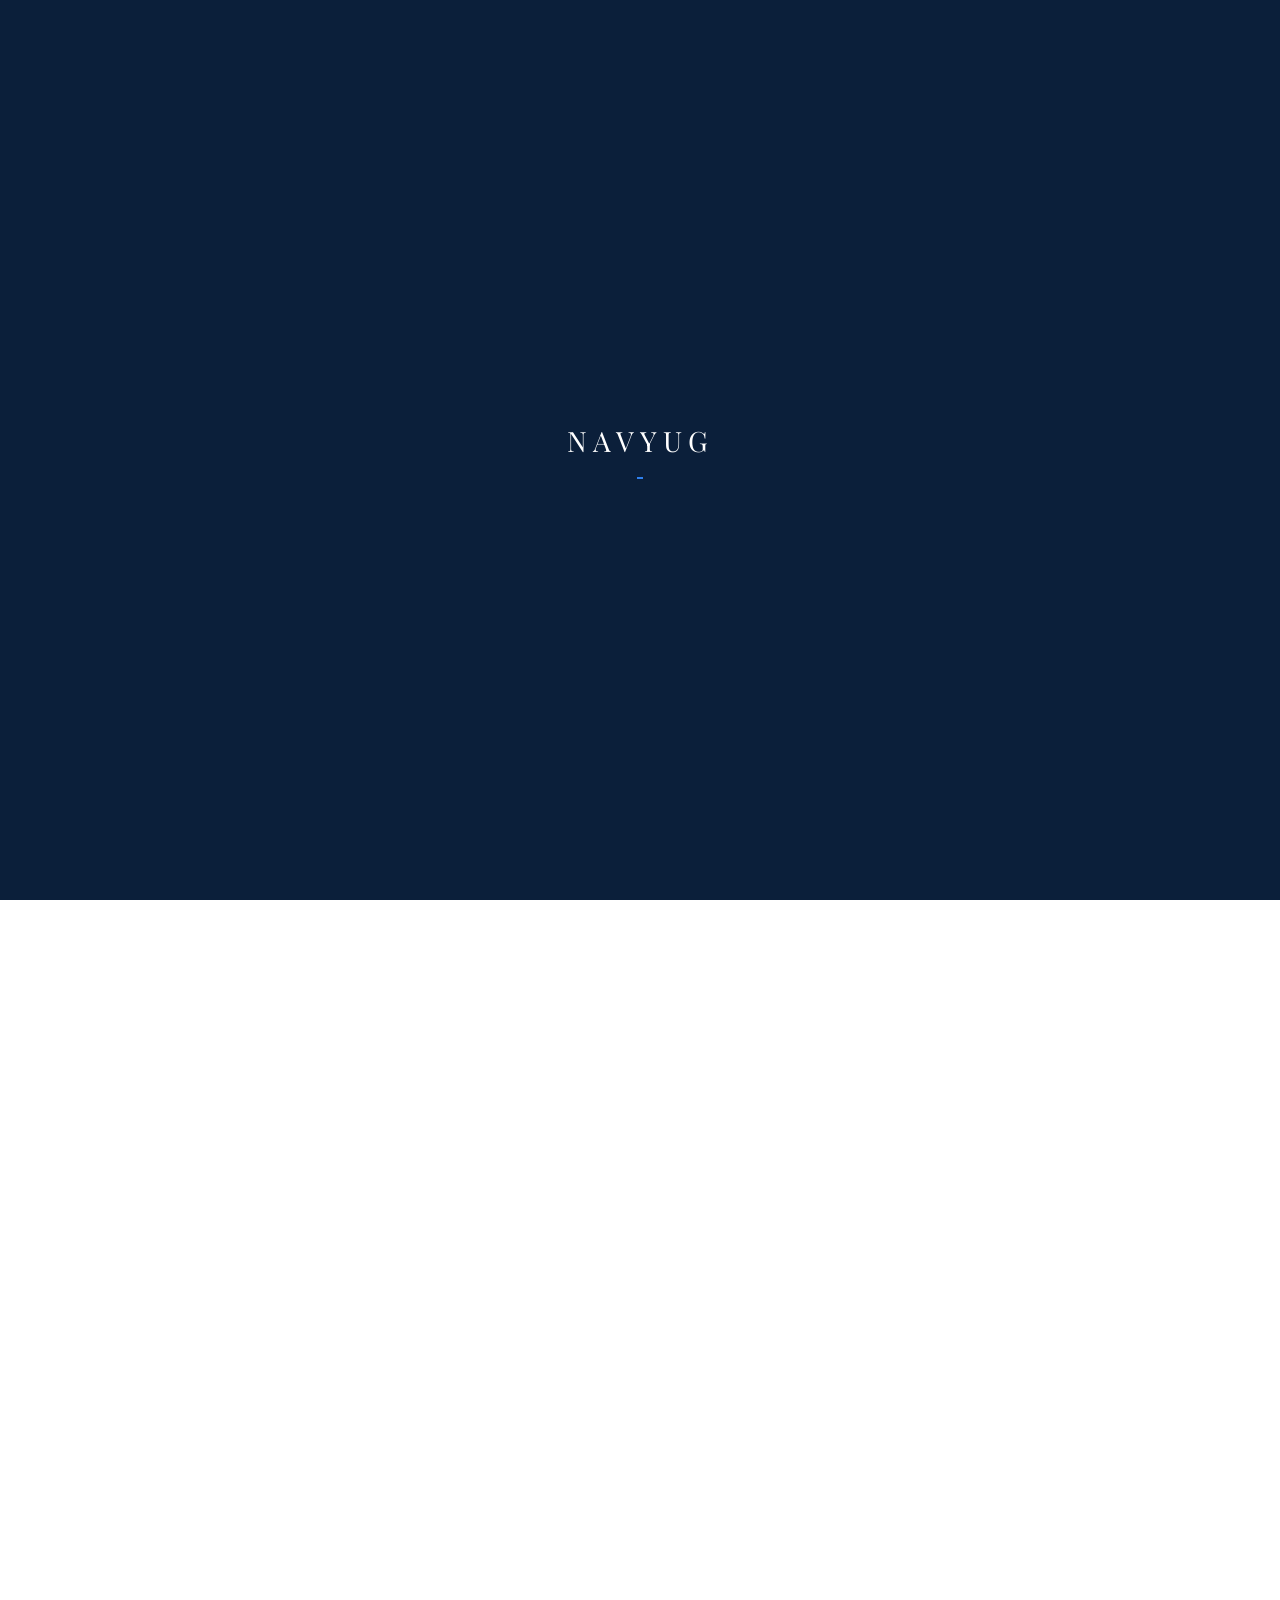
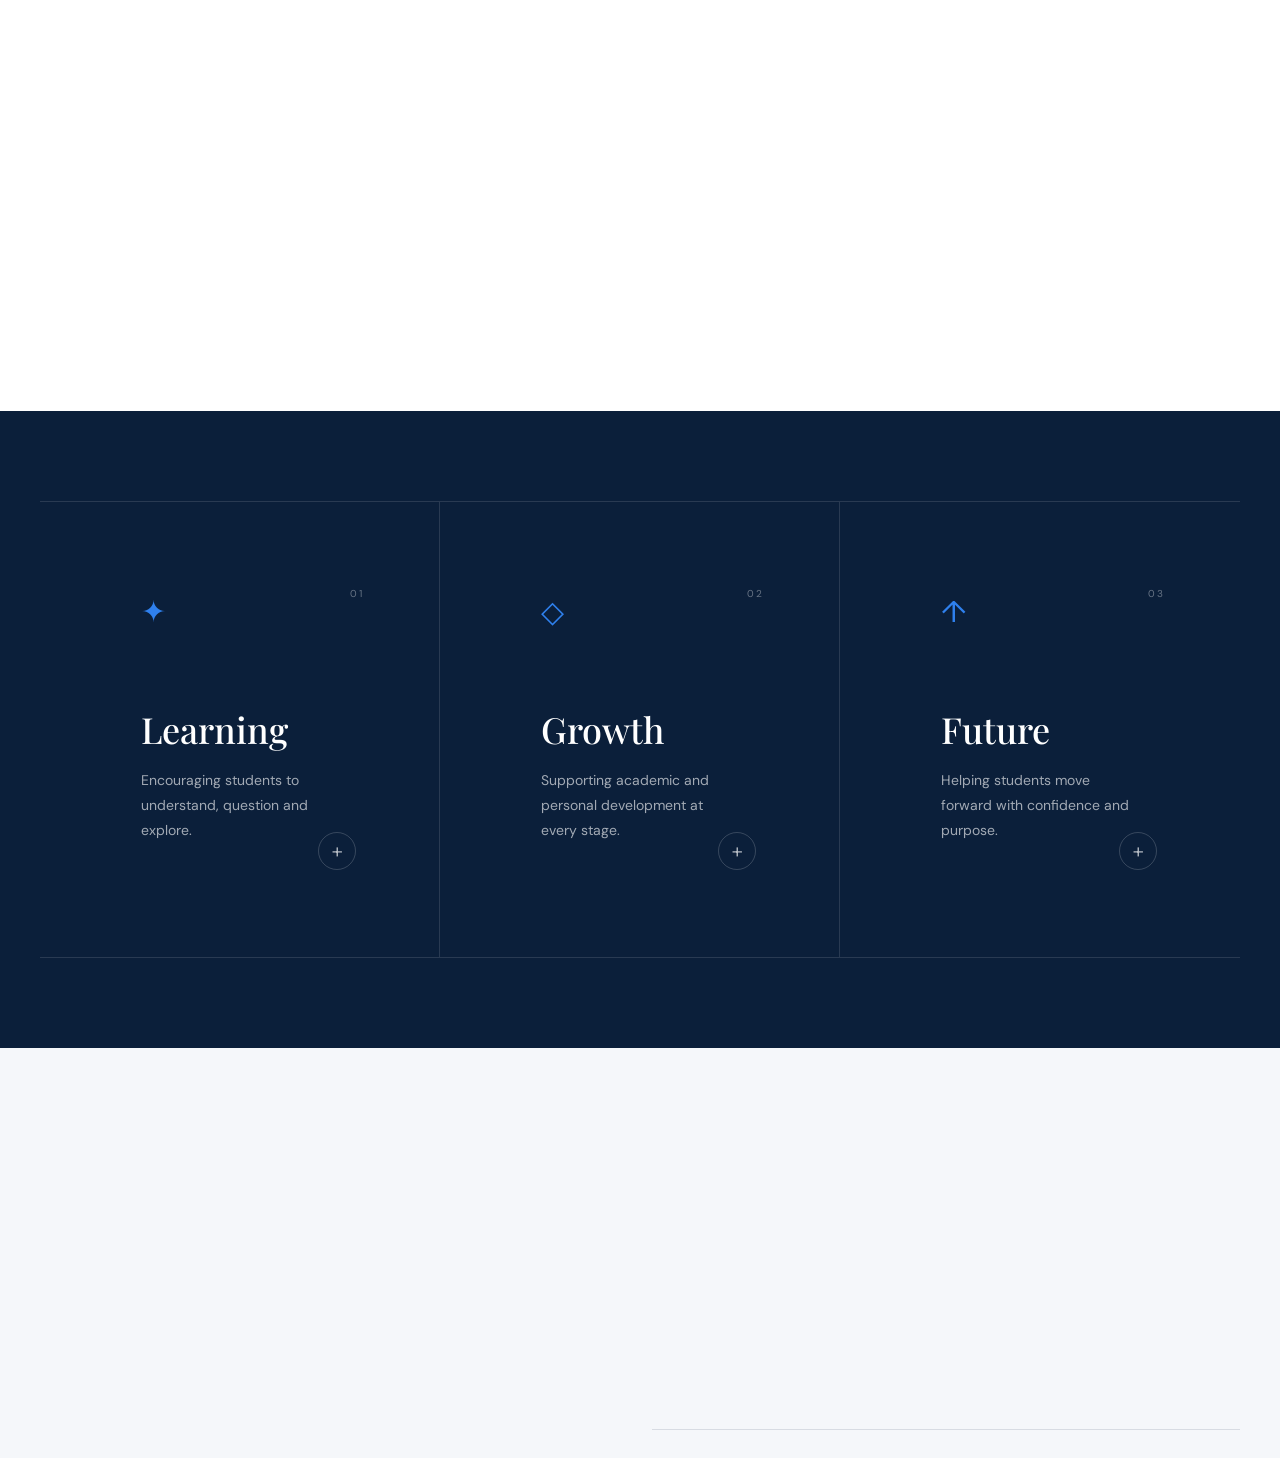
==== index.html @ 65ff9879 "Added links" ====
<!DOCTYPE html>
<html lang="en">
<head>
    <meta charset="UTF-8">
    <meta name="viewport" content="width=device-width, initial-scale=1.0">
    <title>Navyug Public Sr. Sec. School</title>

    <meta http-equiv="refresh" content="0; url=home/index.html">
</head>

<body>
    <p>
        Redirecting to
        <a href="home/index.html">Navyug Public Sr. Sec. School</a>...
    </p>
</body>
</html>
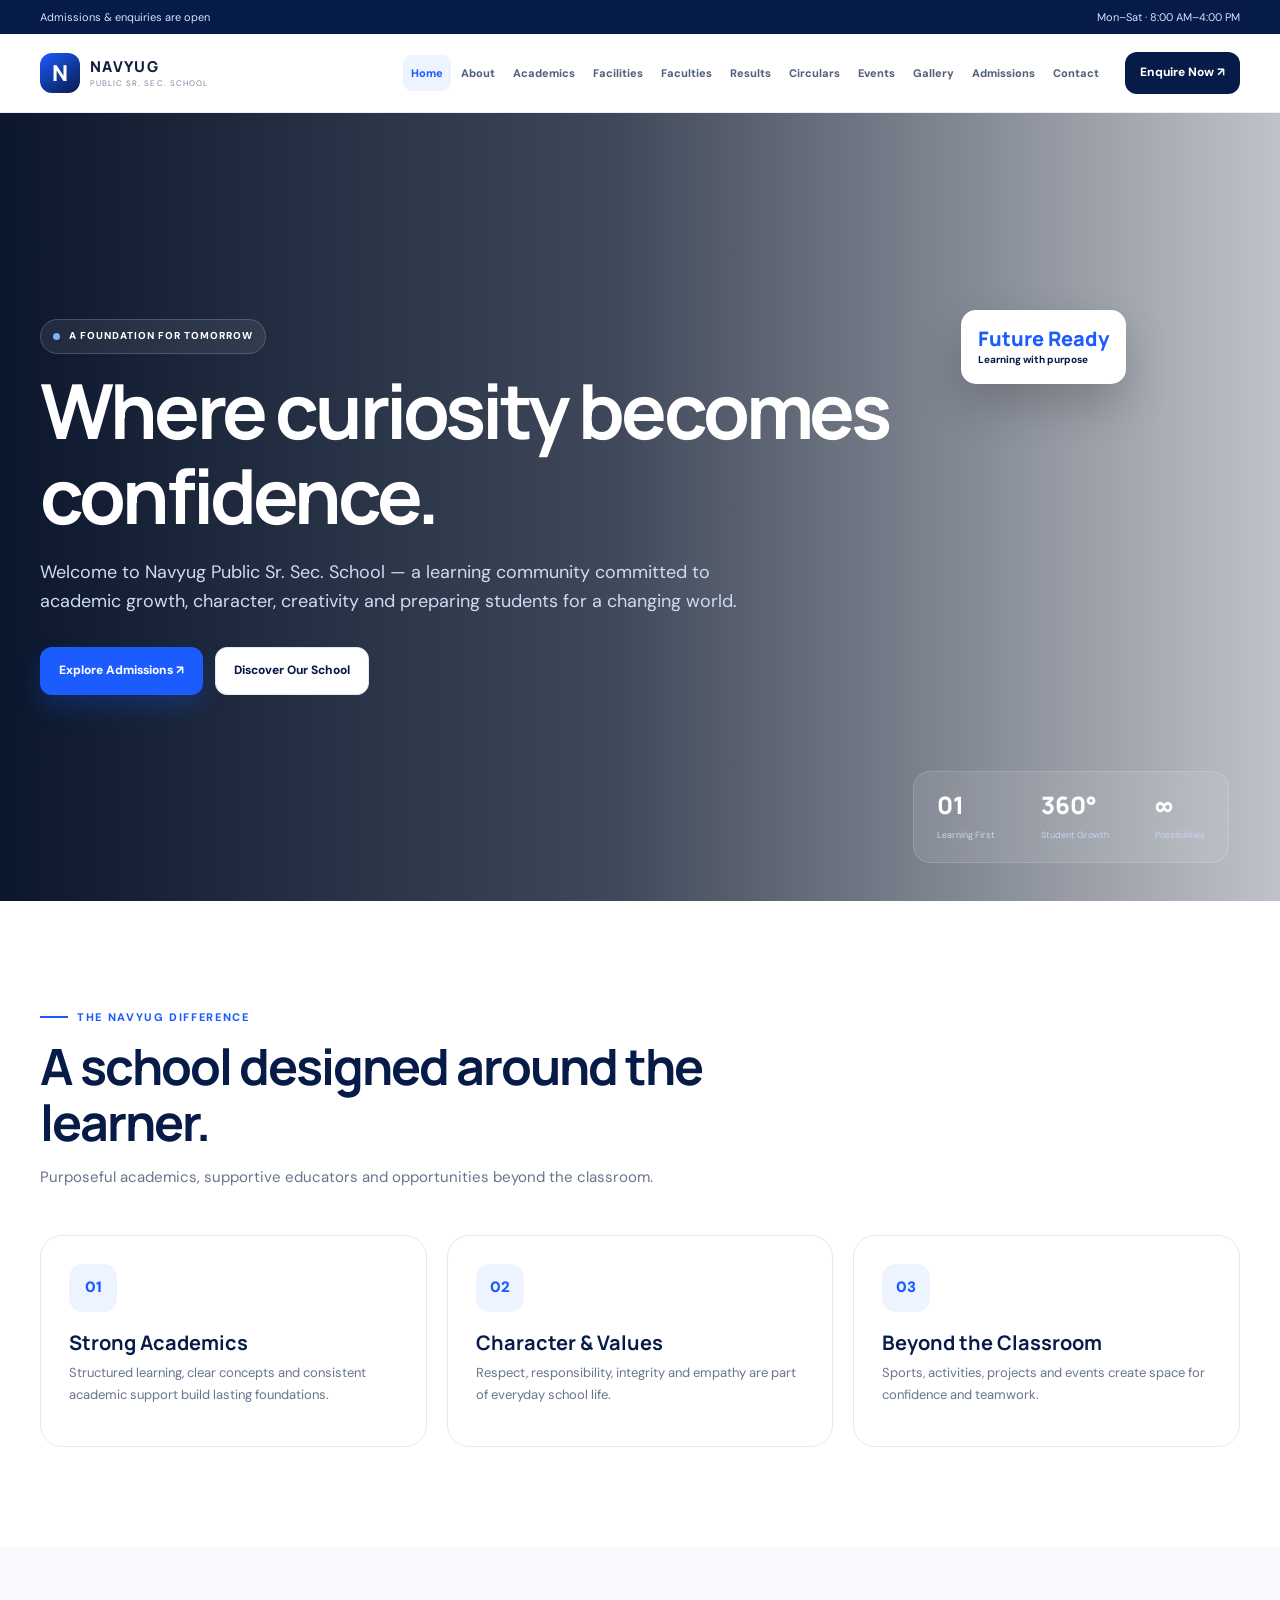
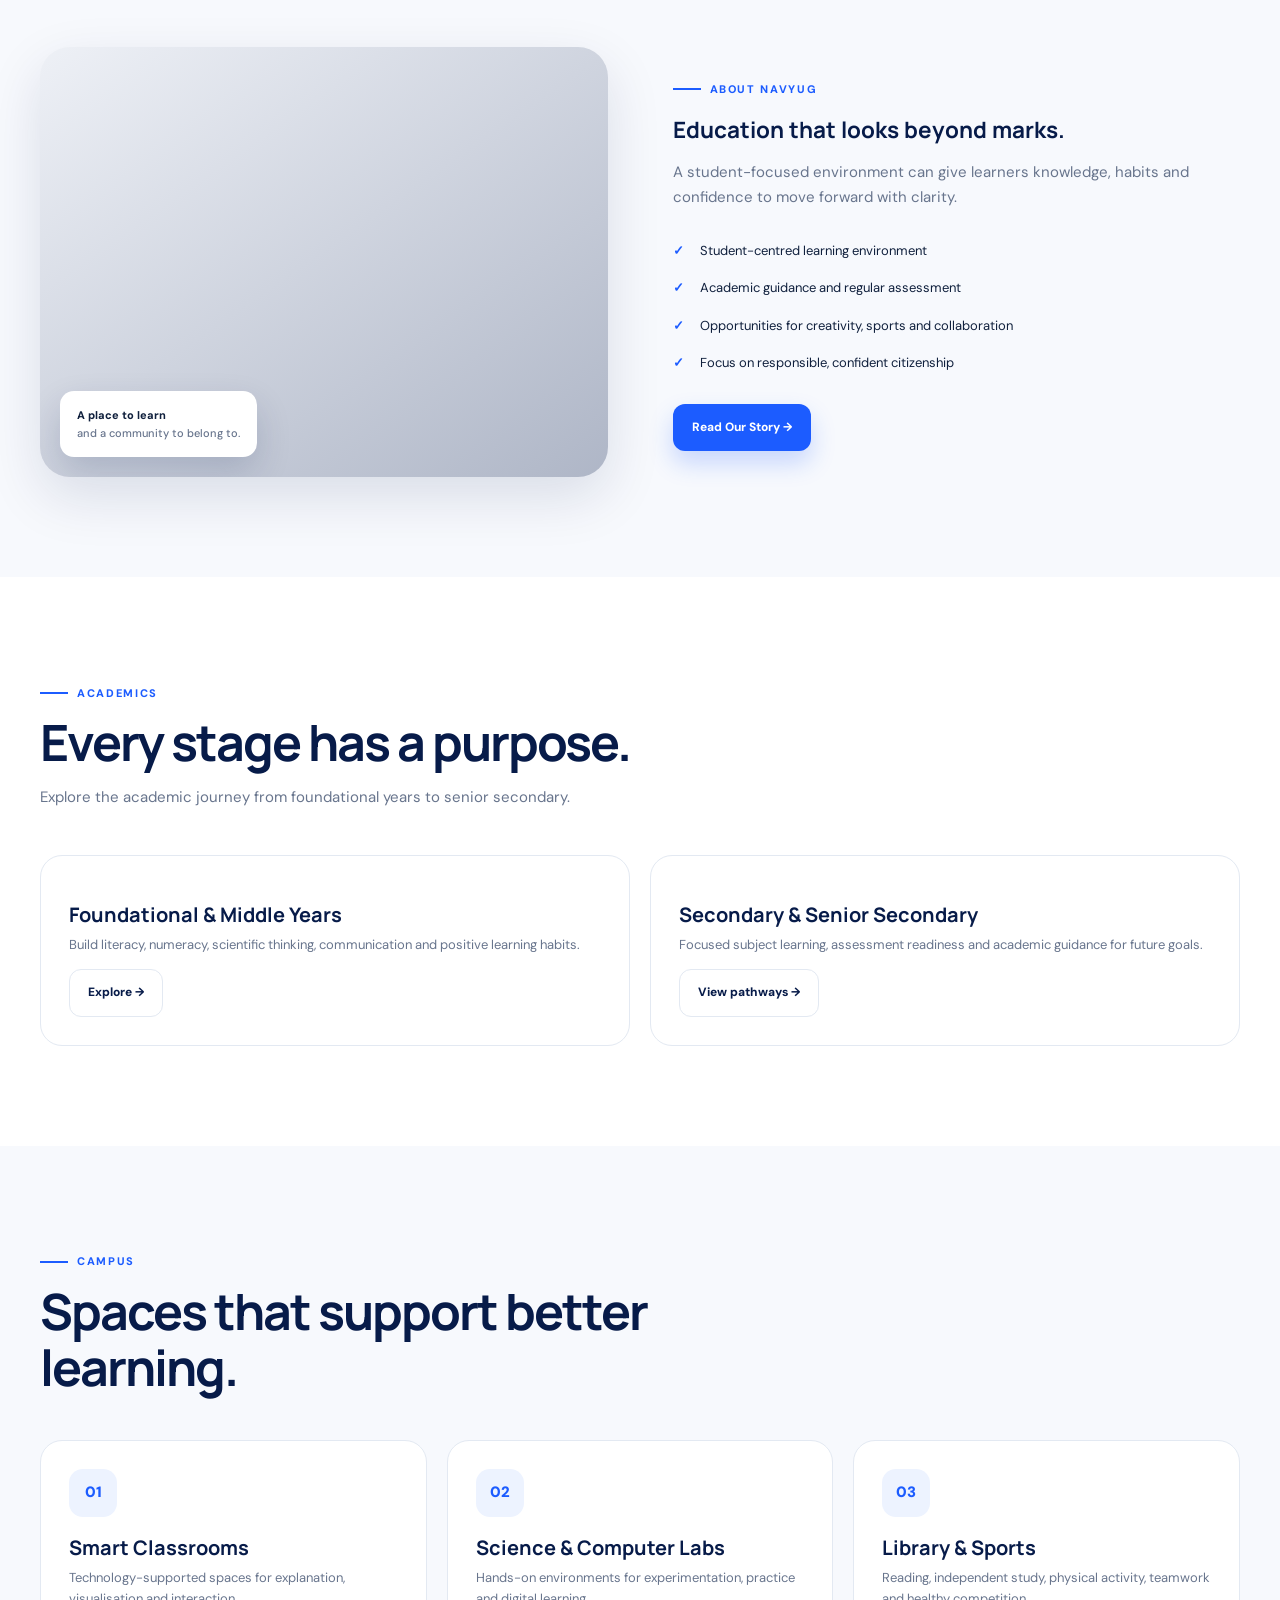
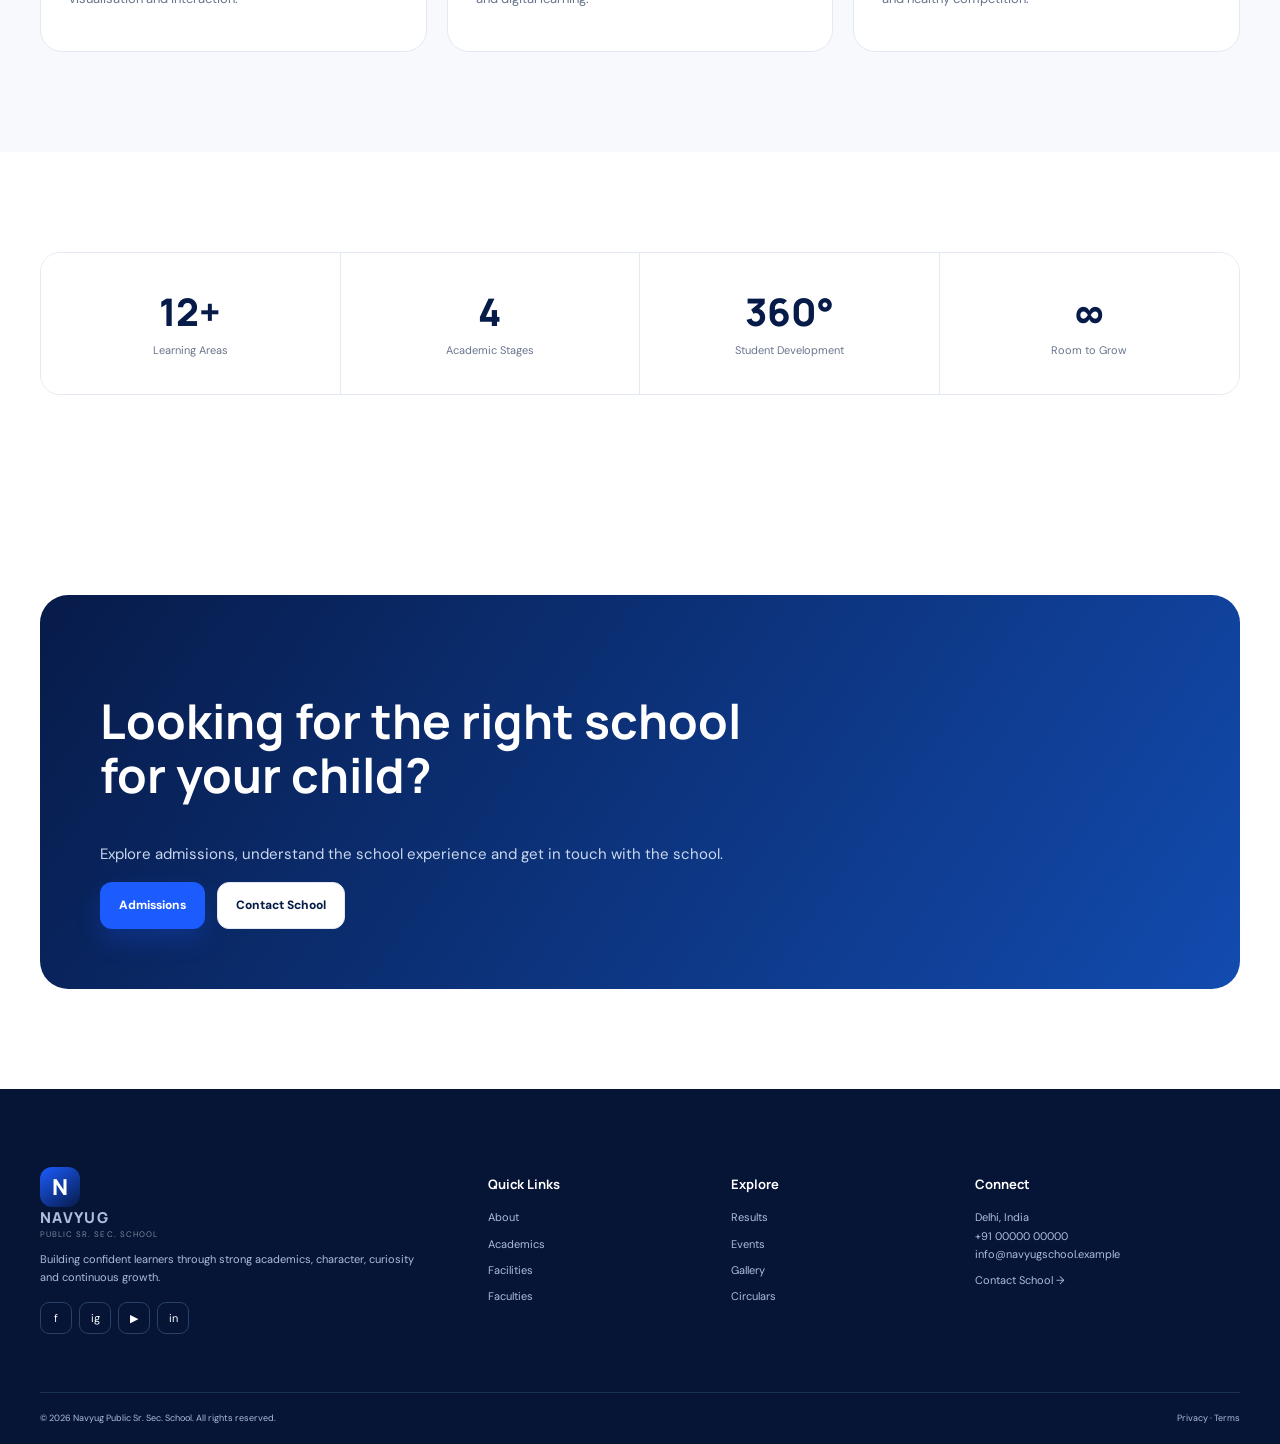
==== commit a781ad1c: "Changed whole website" ====
--- a/index.html
+++ b/index.html
@@ -1,17 +1,494 @@
 <!DOCTYPE html>
 <html lang="en">
-<head>
-    <meta charset="UTF-8">
-    <meta name="viewport" content="width=device-width, initial-scale=1.0">
-    <title>Navyug Public Sr. Sec. School</title>
-
-    <meta http-equiv="refresh" content="0; url=home/index.html">
-</head>
-
-<body>
-    <p>
-        Redirecting to
-        <a href="home/index.html">Navyug Public Sr. Sec. School</a>...
-    </p>
-</body>
-</html>+ <head>
+  <meta charset="utf-8"/>
+  <meta content="width=device-width,initial-scale=1" name="viewport"/>
+  <meta content="#071b49" name="theme-color"/>
+  <meta content="Home — Navyug Public Sr. Sec. School" name="description"/>
+  <title>
+   Home | Navyug Public Sr. Sec. School
+  </title>
+  <link href="https://fonts.googleapis.com" rel="preconnect"/>
+  <link crossorigin="" href="https://fonts.gstatic.com" rel="preconnect"/>
+  <link href="https://fonts.googleapis.com/css2?family=DM+Sans:wght@400;500;600;700;800&amp;family=Manrope:wght@500;600;700;800&amp;display=swap" rel="stylesheet"/>
+  <link href="css/style.css" rel="stylesheet"/>
+  <link href="css/responsive.css" rel="stylesheet"/>
+  <link href="css/animations.css" rel="stylesheet"/>
+ </head>
+ <body>
+  <div class="page-loader">
+   <span class="loader-logo">
+    N
+   </span>
+   <div class="loader-line">
+    <i>
+    </i>
+   </div>
+  </div>
+  <header class="site-header">
+   <div class="topbar">
+    <div class="container">
+     <span>
+      Admissions &amp; enquiries are open
+     </span>
+     <span>
+      Mon–Sat · 8:00 AM–4:00 PM
+     </span>
+    </div>
+   </div>
+   <nav class="navbar container">
+    <a class="brand" href="index.html">
+     <span class="brand-mark">
+      N
+     </span>
+     <span>
+      <strong>
+       NAVYUG
+      </strong>
+      <small>
+       PUBLIC SR. SEC. SCHOOL
+      </small>
+     </span>
+    </a>
+    <button aria-expanded="false" aria-label="Open menu" class="menu-toggle">
+     <span>
+     </span>
+     <span>
+     </span>
+     <span>
+     </span>
+    </button>
+    <div class="nav-menu">
+     <a class="nav-link active" href="index.html">
+      Home
+     </a>
+     <a class="nav-link" href="about/index.html">
+      About
+     </a>
+     <a class="nav-link" href="academics/index.html">
+      Academics
+     </a>
+     <a class="nav-link" href="facilities/index.html">
+      Facilities
+     </a>
+     <a class="nav-link" href="faculties/index.html">
+      Faculties
+     </a>
+     <a class="nav-link" href="results/index.html">
+      Results
+     </a>
+     <a class="nav-link" href="circulars/index.html">
+      Circulars
+     </a>
+     <a class="nav-link" href="events/index.html">
+      Events
+     </a>
+     <a class="nav-link" href="gallery/index.html">
+      Gallery
+     </a>
+     <a class="nav-link" href="admissions/index.html">
+      Admissions
+     </a>
+     <a class="nav-link" href="contact/index.html">
+      Contact
+     </a>
+    </div>
+    <a class="nav-cta" href="admissions/index.html">
+     Enquire Now ↗
+    </a>
+   </nav>
+  </header>
+  <main>
+   <section class="hero-home">
+    <div class="hero-bg">
+    </div>
+    <div class="floating-badge">
+     <b>
+      Future Ready
+     </b>
+     Learning with purpose
+    </div>
+    <div class="container">
+     <div class="hero-kicker reveal">
+      <i>
+      </i>
+      A foundation for tomorrow
+     </div>
+     <h1 class="display reveal">
+      Where curiosity becomes confidence.
+     </h1>
+     <p class="hero-lead reveal">
+      Welcome to Navyug Public Sr. Sec. School — a learning community committed to academic growth, character, creativity and preparing students for a changing world.
+     </p>
+     <div class="btn-row hero-actions reveal">
+      <a class="btn btn-primary" href="admissions/index.html">
+       Explore Admissions ↗
+      </a>
+      <a class="btn btn-light" href="about/index.html">
+       Discover Our School
+      </a>
+     </div>
+    </div>
+    <div class="hero-stat-strip">
+     <div class="hero-stat">
+      <strong>
+       01
+      </strong>
+      <span>
+       Learning First
+      </span>
+     </div>
+     <div class="hero-stat">
+      <strong>
+       360°
+      </strong>
+      <span>
+       Student Growth
+      </span>
+     </div>
+     <div class="hero-stat">
+      <strong>
+       ∞
+      </strong>
+      <span>
+       Possibilities
+      </span>
+     </div>
+    </div>
+   </section>
+   <section class="section">
+    <div class="container">
+     <div class="section-head reveal">
+      <div class="eyebrow">
+       The Navyug Difference
+      </div>
+      <h2>
+       A school designed around the learner.
+      </h2>
+      <p>
+       Purposeful academics, supportive educators and opportunities beyond the classroom.
+      </p>
+     </div>
+     <div class="feature-grid">
+      <article class="feature-card reveal">
+       <div class="icon-box">
+        01
+       </div>
+       <h3>
+        Strong Academics
+       </h3>
+       <p>
+        Structured learning, clear concepts and consistent academic support build lasting foundations.
+       </p>
+      </article>
+      <article class="feature-card reveal">
+       <div class="icon-box">
+        02
+       </div>
+       <h3>
+        Character &amp; Values
+       </h3>
+       <p>
+        Respect, responsibility, integrity and empathy are part of everyday school life.
+       </p>
+      </article>
+      <article class="feature-card reveal">
+       <div class="icon-box">
+        03
+       </div>
+       <h3>
+        Beyond the Classroom
+       </h3>
+       <p>
+        Sports, activities, projects and events create space for confidence and teamwork.
+       </p>
+      </article>
+     </div>
+    </div>
+   </section>
+   <section class="section paper">
+    <div class="container split">
+     <div class="visual-panel photo reveal">
+      <div class="visual-tag">
+       A place to learn
+       <span>
+        and a community to belong to.
+       </span>
+      </div>
+     </div>
+     <div class="reveal">
+      <div class="eyebrow">
+       About Navyug
+      </div>
+      <h2>
+       Education that looks beyond marks.
+      </h2>
+      <p class="muted">
+       A student-focused environment can give learners knowledge, habits and confidence to move forward with clarity.
+      </p>
+      <ul class="check-list">
+       <li>
+        Student-centred learning environment
+       </li>
+       <li>
+        Academic guidance and regular assessment
+       </li>
+       <li>
+        Opportunities for creativity, sports and collaboration
+       </li>
+       <li>
+        Focus on responsible, confident citizenship
+       </li>
+      </ul>
+      <a class="btn btn-primary" href="about/index.html">
+       Read Our Story →
+      </a>
+     </div>
+    </div>
+   </section>
+   <section class="section">
+    <div class="container">
+     <div class="section-head reveal">
+      <div class="eyebrow">
+       Academics
+      </div>
+      <h2>
+       Every stage has a purpose.
+      </h2>
+      <p>
+       Explore the academic journey from foundational years to senior secondary.
+      </p>
+     </div>
+     <div class="cards-2">
+      <article class="info-card reveal">
+       <h3>
+        Foundational &amp; Middle Years
+       </h3>
+       <p>
+        Build literacy, numeracy, scientific thinking, communication and positive learning habits.
+       </p>
+       <a class="btn btn-light" href="academics/index.html">
+        Explore →
+       </a>
+      </article>
+      <article class="info-card reveal">
+       <h3>
+        Secondary &amp; Senior Secondary
+       </h3>
+       <p>
+        Focused subject learning, assessment readiness and academic guidance for future goals.
+       </p>
+       <a class="btn btn-light" href="academics/index.html">
+        View pathways →
+       </a>
+      </article>
+     </div>
+    </div>
+   </section>
+   <section class="section paper">
+    <div class="container">
+     <div class="section-head reveal">
+      <div class="eyebrow">
+       Campus
+      </div>
+      <h2>
+       Spaces that support better learning.
+      </h2>
+     </div>
+     <div class="feature-grid">
+      <article class="feature-card reveal">
+       <div class="icon-box">
+        01
+       </div>
+       <h3>
+        Smart Classrooms
+       </h3>
+       <p>
+        Technology-supported spaces for explanation, visualisation and interaction.
+       </p>
+      </article>
+      <article class="feature-card reveal">
+       <div class="icon-box">
+        02
+       </div>
+       <h3>
+        Science &amp; Computer Labs
+       </h3>
+       <p>
+        Hands-on environments for experimentation, practice and digital learning.
+       </p>
+      </article>
+      <article class="feature-card reveal">
+       <div class="icon-box">
+        03
+       </div>
+       <h3>
+        Library &amp; Sports
+       </h3>
+       <p>
+        Reading, independent study, physical activity, teamwork and healthy competition.
+       </p>
+      </article>
+     </div>
+    </div>
+   </section>
+   <section class="section">
+    <div class="container">
+     <div class="stats">
+      <div class="stat reveal">
+       <strong>
+        12+
+       </strong>
+       <span>
+        Learning Areas
+       </span>
+      </div>
+      <div class="stat reveal">
+       <strong>
+        4
+       </strong>
+       <span>
+        Academic Stages
+       </span>
+      </div>
+      <div class="stat reveal">
+       <strong>
+        360°
+       </strong>
+       <span>
+        Student Development
+       </span>
+      </div>
+      <div class="stat reveal">
+       <strong>
+        ∞
+       </strong>
+       <span>
+        Room to Grow
+       </span>
+      </div>
+     </div>
+    </div>
+   </section>
+   <section class="section">
+    <div class="container cta reveal">
+     <h2>
+      Looking for the right school for your child?
+     </h2>
+     <p>
+      Explore admissions, understand the school experience and get in touch with the school.
+     </p>
+     <div class="btn-row">
+      <a class="btn btn-primary" href="admissions/index.html">
+       Admissions
+      </a>
+      <a class="btn btn-light" href="contact/index.html">
+       Contact School
+      </a>
+     </div>
+    </div>
+   </section>
+  </main>
+  <footer class="site-footer">
+   <div class="container footer-grid">
+    <div class="footer-brand">
+     <a class="brand" href="index.html">
+      <span class="brand-mark">
+       N
+      </span>
+      <span>
+       <strong>
+        NAVYUG
+       </strong>
+       <small>
+        PUBLIC SR. SEC. SCHOOL
+       </small>
+      </span>
+     </a>
+     <p>
+      Building confident learners through strong academics, character, curiosity and continuous growth.
+     </p>
+     <div class="social-row">
+      <a href="#">
+       f
+      </a>
+      <a href="#">
+       ig
+      </a>
+      <a href="#">
+       ▶
+      </a>
+      <a href="#">
+       in
+      </a>
+     </div>
+    </div>
+    <div>
+     <h4>
+      Quick Links
+     </h4>
+     <a href="about/index.html">
+      About
+     </a>
+     <a href="academics/index.html">
+      Academics
+     </a>
+     <a href="facilities/index.html">
+      Facilities
+     </a>
+     <a href="faculties/index.html">
+      Faculties
+     </a>
+    </div>
+    <div>
+     <h4>
+      Explore
+     </h4>
+     <a href="results/index.html">
+      Results
+     </a>
+     <a href="events/index.html">
+      Events
+     </a>
+     <a href="gallery/index.html">
+      Gallery
+     </a>
+     <a href="circulars/index.html">
+      Circulars
+     </a>
+    </div>
+    <div>
+     <h4>
+      Connect
+     </h4>
+     <p>
+      Delhi, India
+      <br/>
+      +91 00000 00000
+      <br/>
+      info@navyugschool.example
+     </p>
+     <a href="contact/index.html">
+      Contact School →
+     </a>
+    </div>
+   </div>
+   <div class="container footer-bottom">
+    <span>
+     © 2026 Navyug Public Sr. Sec. School. All rights reserved.
+    </span>
+    <span>
+     Privacy · Terms
+    </span>
+   </div>
+  </footer>
+  <div class="toast">
+  </div>
+  <script src="js/main.js">
+  </script>
+  <script src="js/navigation.js">
+  </script>
+  <script src="js/animations.js">
+  </script>
+ </body>
+</html>
--- a/css/style.css
+++ b/css/style.css
@@ -0,0 +1,943 @@
+:root {
+  --n:#071b49;
+  --n2:#0c2d6e;
+  --b:#1c5cff;
+  --ink:#10203d;
+  --muted:#68758d;
+  --bg:#f7f9fd;
+  --line:#e3e9f2;
+  --gold:#d8a43c;
+  --r:22px;
+  --shadow:0 20px 55px rgba(7,27,73,.12);
+  --max:1200px
+}
+* {
+  box-sizing:border-box
+}
+html {
+  scroll-behavior:smooth
+}
+body {
+  margin:0;
+  font:15px/1.65 "DM Sans",sans-serif;
+  color:var(--ink);
+  background:#fff
+}
+a {
+  text-decoration:none;
+  color:inherit
+}
+button,input,textarea,select {
+  font:inherit
+}
+button {
+  cursor:pointer
+}
+.container {
+  width:min(var(--max),calc(100% - 44px));
+  margin:auto
+}
+h1,h2,h3,h4 {
+  font-family:Manrope,sans-serif;
+  line-height:1.12;
+  color:var(--n)
+}
+.display {
+  font-size:clamp(42px,6vw,76px);
+  letter-spacing:-.05em
+}
+.section {
+  padding:100px 0
+}
+.paper {
+  background:var(--bg)
+}
+.eyebrow {
+  display:inline-flex;
+  gap:9px;
+  align-items:center;
+  color:var(--b);
+  font-size:11px;
+  font-weight:800;
+  letter-spacing:.15em;
+  text-transform:uppercase
+}
+.eyebrow:before {
+  content:"";
+  width:28px;
+  height:2px;
+  background:var(--b)
+}
+.section-head {
+  max-width:720px;
+  margin-bottom:45px
+}
+.section-head h2 {
+  font-size:clamp(32px,4vw,50px);
+  margin:12px 0 15px;
+  letter-spacing:-.04em
+}
+.section-head p,.muted {
+  color:var(--muted)
+}
+.topbar {
+  height:34px;
+  background:var(--n);
+  color:#d6e2fa;
+  font-size:11px
+}
+.topbar .container {
+  height:100%;
+  display:flex;
+  justify-content:space-between;
+  align-items:center
+}
+.site-header {
+  position:sticky;
+  top:0;
+  z-index:1000;
+  background:rgba(255,255,255,.94);
+  backdrop-filter:blur(15px);
+  border-bottom:1px solid rgba(7,27,73,.07)
+}
+.navbar {
+  min-height:78px;
+  display:flex;
+  align-items:center;
+  gap:18px
+}
+.brand {
+  display:flex;
+  align-items:center;
+  gap:10px;
+  min-width:215px
+}
+.brand-mark {
+  display:grid;
+  place-items:center;
+  width:40px;
+  height:40px;
+  border-radius:12px;
+  background:linear-gradient(145deg,var(--b),var(--n));
+  color:white;
+  font:800 22px Manrope
+}
+.brand strong {
+  display:block;
+  font:800 15px Manrope;
+  letter-spacing:.09em
+}
+.brand small {
+  display:block;
+  font-size:8px;
+  letter-spacing:.13em;
+  color:#7b879b
+}
+.nav-menu {
+  display:flex;
+  align-items:center;
+  gap:2px;
+  margin-left:auto
+}
+.nav-link {
+  padding:9px 8px;
+  border-radius:9px;
+  font-size:11px;
+  font-weight:800;
+  color:#52617a;
+  transition:.25s
+}
+.nav-link:hover,.nav-link.active {
+  background:#edf3ff;
+  color:var(--b)
+}
+.nav-cta {
+  padding:11px 15px;
+  border-radius:12px;
+  background:var(--n);
+  color:#fff;
+  font-size:12px;
+  font-weight:800;
+  transition:.25s
+}
+.nav-cta:hover {
+  transform:translateY(-2px)
+}
+.menu-toggle {
+  display:none;
+  border:0;
+  background:transparent;
+  padding:8px
+}
+.menu-toggle span {
+  display:block;
+  width:24px;
+  height:2px;
+  background:var(--n);
+  margin:5px;
+  border-radius:4px
+}
+.btn {
+  display:inline-flex;
+  align-items:center;
+  justify-content:center;
+  gap:8px;
+  padding:13px 18px;
+  border-radius:12px;
+  font-size:12px;
+  font-weight:800;
+  border:1px solid transparent;
+  transition:.3s
+}
+.btn-primary {
+  background:var(--b);
+  color:#fff;
+  box-shadow:0 12px 25px rgba(28,92,255,.22)
+}
+.btn-primary:hover {
+  transform:translateY(-3px)
+}
+.btn-light {
+  background:#fff;
+  border-color:var(--line);
+  color:var(--n)
+}
+.btn-light:hover {
+  transform:translateY(-3px);
+  box-shadow:0 10px 25px rgba(7,27,73,.08)
+}
+.btn-row {
+  display:flex;
+  gap:12px;
+  flex-wrap:wrap
+}
+.page-hero {
+  min-height:440px;
+  display:flex;
+  align-items:center;
+  position:relative;
+  overflow:hidden;
+  background:linear-gradient(125deg,#06183f,#0c2d6e 60%,#174797);
+  color:#fff
+}
+.page-hero:after {
+  content:"";
+  position:absolute;
+  inset:0;
+  background:radial-gradient(circle at 80% 35%,rgba(91,156,255,.27),transparent 30%)
+}
+.page-hero-content {
+  position:relative;
+  z-index:2;
+  padding:80px 0
+}
+.page-hero h1 {
+  color:#fff;
+  margin:13px 0 15px;
+  max-width:900px
+}
+.hero-lead {
+  color:#cfdbf2;
+  max-width:700px;
+  font-size:17px
+}
+.breadcrumbs {
+  margin-top:24px;
+  font-size:11px;
+  color:#aebfe0
+}
+.breadcrumbs a {
+  color:#fff
+}
+.orb {
+  position:absolute;
+  border:1px solid rgba(255,255,255,.12);
+  border-radius:50%
+}
+.orb.a {
+  width:560px;
+  height:560px;
+  right:-210px;
+  top:-190px
+}
+.orb.b {
+  width:250px;
+  height:250px;
+  right:190px;
+  bottom:-160px
+}
+.hero-home {
+  min-height:calc(100vh - 112px);
+  display:flex;
+  align-items:center;
+  position:relative;
+  overflow:hidden;
+  color:#fff
+}
+.hero-bg {
+  position:absolute;
+  inset:0;
+  background:linear-gradient(90deg,rgba(3,15,38,.97),rgba(3,15,38,.76) 48%,rgba(3,15,38,.25)),url("https://images.unsplash.com/photo-1562774053-701939374585?auto=format&fit=crop&w=2000&q=85") center/cover
+}
+.hero-home .container {
+  position:relative;
+  z-index:2
+}
+.hero-home h1 {
+  color:#fff;
+  max-width:850px;
+  margin:14px 0 20px
+}
+.hero-home .hero-lead {
+  font-size:18px
+}
+.hero-kicker {
+  display:inline-flex;
+  align-items:center;
+  gap:9px;
+  padding:8px 12px;
+  border:1px solid rgba(255,255,255,.16);
+  background:rgba(255,255,255,.08);
+  border-radius:99px;
+  font-size:10px;
+  font-weight:800;
+  letter-spacing:.1em;
+  text-transform:uppercase
+}
+.hero-kicker i {
+  width:7px;
+  height:7px;
+  background:#7db1ff;
+  border-radius:50%
+}
+.hero-actions {
+  margin-top:30px
+}
+.hero-stat-strip {
+  position:absolute;
+  z-index:3;
+  right:4%;
+  bottom:38px;
+  display:flex;
+  background:rgba(255,255,255,.09);
+  border:1px solid rgba(255,255,255,.14);
+  backdrop-filter:blur(15px);
+  border-radius:17px;
+  overflow:hidden
+}
+.hero-stat {
+  padding:16px 23px
+}
+.hero-stat strong {
+  display:block;
+  color:#fff;
+  font:800 24px Manrope
+}
+.hero-stat span {
+  font-size:9px;
+  color:#c9d7ef
+}
+.floating-badge {
+  position:absolute;
+  right:12%;
+  top:25%;
+  z-index:3;
+  background:#fff;
+  color:var(--n);
+  padding:15px 17px;
+  border-radius:15px;
+  box-shadow:0 20px 45px rgba(0,0,0,.2);
+  font-size:10px;
+  font-weight:800
+}
+.floating-badge b {
+  display:block;
+  color:var(--b);
+  font:800 20px Manrope
+}
+.feature-grid,.event-grid,.faculty-grid {
+  display:grid;
+  grid-template-columns:repeat(3,1fr);
+  gap:20px
+}
+.feature-card,.info-card {
+  padding:28px;
+  border:1px solid var(--line);
+  border-radius:var(--r);
+  background:#fff;
+  transition:.35s
+}
+.feature-card:hover,.info-card:hover {
+  transform:translateY(-6px);
+  box-shadow:var(--shadow)
+}
+.icon-box {
+  width:48px;
+  height:48px;
+  display:grid;
+  place-items:center;
+  border-radius:14px;
+  background:#edf3ff;
+  color:var(--b);
+  font-weight:900;
+  margin-bottom:20px
+}
+.feature-card h3,.info-card h3 {
+  font-size:20px;
+  margin-bottom:8px
+}
+.feature-card p,.info-card p {
+  font-size:13px;
+  color:var(--muted);
+  margin:0 0 13px
+}
+.split {
+  display:grid;
+  grid-template-columns:1fr 1fr;
+  gap:65px;
+  align-items:center
+}
+.visual-panel {
+  min-height:430px;
+  border-radius:30px;
+  background:linear-gradient(145deg,#dce9ff,#f5f8fd);
+  position:relative;
+  overflow:hidden;
+  box-shadow:var(--shadow)
+}
+.photo {
+  background:linear-gradient(145deg,rgba(7,27,73,.04),rgba(7,27,73,.3)),url("https://images.unsplash.com/photo-1509062522246-3755977927d7?auto=format&fit=crop&w=1200&q=85") center/cover
+}
+.visual-tag {
+  position:absolute;
+  left:20px;
+  bottom:20px;
+  background:#fff;
+  padding:15px 17px;
+  border-radius:14px;
+  box-shadow:0 15px 35px rgba(7,27,73,.16);
+  font-size:11px;
+  font-weight:800
+}
+.visual-tag span {
+  display:block;
+  color:var(--muted);
+  font-weight:500
+}
+.check-list {
+  padding:0;
+  margin:22px 0;
+  list-style:none
+}
+.check-list li {
+  padding:8px 0 8px 27px;
+  position:relative;
+  font-size:13px
+}
+.check-list li:before {
+  content:"✓";
+  position:absolute;
+  left:0;
+  color:var(--b);
+  font-weight:900
+}
+.stats {
+  display:grid;
+  grid-template-columns:repeat(4,1fr);
+  border:1px solid var(--line);
+  border-radius:20px;
+  overflow:hidden
+}
+.stat {
+  padding:32px 15px;
+  text-align:center;
+  background:#fff;
+  border-right:1px solid var(--line)
+}
+.stat:last-child {
+  border:0
+}
+.stat strong {
+  display:block;
+  font:800 38px Manrope;
+  color:var(--n)
+}
+.stat span {
+  font-size:11px;
+  color:var(--muted)
+}
+.timeline {
+  position:relative
+}
+.timeline:before {
+  content:"";
+  position:absolute;
+  left:16px;
+  top:0;
+  bottom:0;
+  width:1px;
+  background:#dbe3f1
+}
+.timeline-item {
+  position:relative;
+  padding:0 0 30px 52px
+}
+.timeline-dot {
+  position:absolute;
+  left:9px;
+  top:5px;
+  width:15px;
+  height:15px;
+  border:4px solid #fff;
+  background:var(--b);
+  border-radius:50%;
+  box-shadow:0 0 0 1px #b9cae8
+}
+.timeline-item h3 {
+  font-size:18px
+}
+.timeline-item p {
+  font-size:13px;
+  color:var(--muted);
+  margin:6px 0
+}
+.quote {
+  padding:35px;
+  border-radius:23px;
+  background:var(--n);
+  color:#fff;
+  overflow:hidden
+}
+.quote p {
+  font:500 20px/1.5 Manrope
+}
+.quote small {
+  color:#aec1e5
+}
+.cards-2 {
+  display:grid;
+  grid-template-columns:repeat(2,1fr);
+  gap:20px
+}
+.accordion {
+  border-top:1px solid var(--line)
+}
+.accordion-item {
+  border-bottom:1px solid var(--line)
+}
+.accordion-trigger {
+  width:100%;
+  padding:21px 0;
+  border:0;
+  background:none;
+  display:flex;
+  justify-content:space-between;
+  text-align:left;
+  font:700 15px Manrope;
+  color:var(--n)
+}
+.accordion-trigger span {
+  width:28px;
+  height:28px;
+  border-radius:50%;
+  display:grid;
+  place-items:center;
+  background:#edf2fa;
+  transition:.3s
+}
+.accordion-panel {
+  max-height:0;
+  overflow:hidden;
+  transition:max-height .5s ease
+}
+.accordion-panel p {
+  color:var(--muted);
+  font-size:13px;
+  margin:0 0 20px
+}
+.accordion-item.open .accordion-trigger span {
+  transform:rotate(45deg);
+  background:var(--b);
+  color:#fff
+}
+.filter-bar {
+  display:flex;
+  gap:9px;
+  flex-wrap:wrap;
+  margin-bottom:25px
+}
+.filter-btn {
+  padding:9px 13px;
+  border:1px solid var(--line);
+  background:#fff;
+  border-radius:10px;
+  color:var(--muted);
+  font-size:11px;
+  font-weight:800
+}
+.filter-btn.active,.filter-btn:hover {
+  background:var(--n);
+  color:#fff;
+  border-color:var(--n)
+}
+.search {
+  min-width:240px;
+  padding:11px 13px;
+  border:1px solid var(--line);
+  border-radius:10px;
+  outline:0
+}
+.search:focus {
+  border-color:var(--b);
+  box-shadow:0 0 0 4px #edf2ff
+}
+.table-wrap {
+  overflow:auto;
+  border:1px solid var(--line);
+  border-radius:17px
+}
+.data-table {
+  width:100%;
+  min-width:650px;
+  border-collapse:collapse
+}
+.data-table th,.data-table td {
+  padding:14px 17px;
+  border-bottom:1px solid var(--line);
+  text-align:left;
+  font-size:12px
+}
+.data-table th {
+  background:#f1f5fb;
+  color:var(--n)
+}
+.notice-list {
+  display:grid;
+  gap:12px
+}
+.notice {
+  display:grid;
+  grid-template-columns:80px 1fr auto;
+  gap:20px;
+  align-items:center;
+  padding:20px;
+  border:1px solid var(--line);
+  border-radius:17px;
+  background:#fff;
+  transition:.3s
+}
+.notice:hover {
+  transform:translateX(5px);
+  box-shadow:var(--shadow)
+}
+.date-box {
+  padding:9px;
+  border-radius:12px;
+  background:#edf3ff;
+  text-align:center
+}
+.date-box strong {
+  display:block;
+  font:800 22px Manrope;
+  color:var(--b)
+}
+.date-box span,.tag {
+  font-size:9px;
+  text-transform:uppercase;
+  font-weight:800;
+  color:var(--muted)
+}
+.tag {
+  display:inline-block;
+  background:#eef3fb;
+  padding:5px 8px;
+  border-radius:7px
+}
+.notice h3 {
+  font-size:16px;
+  margin:6px 0 2px
+}
+.notice p {
+  font-size:11px;
+  color:var(--muted);
+  margin:0
+}
+.event-card,.faculty-card {
+  border:1px solid var(--line);
+  border-radius:19px;
+  overflow:hidden;
+  background:#fff;
+  transition:.35s
+}
+.event-card:hover,.faculty-card:hover {
+  transform:translateY(-6px);
+  box-shadow:var(--shadow)
+}
+.event-img {
+  height:190px;
+  background-size:cover;
+  background-position:center;
+  position:relative
+}
+.event-date {
+  position:absolute;
+  top:14px;
+  left:14px;
+  background:#fff;
+  padding:8px 11px;
+  border-radius:11px;
+  text-align:center
+}
+.event-date strong {
+  display:block;
+  font:800 21px Manrope;
+  color:var(--b)
+}
+.event-date span {
+  font-size:8px;
+  font-weight:800
+}
+.event-body,.faculty-body {
+  padding:20px
+}
+.event-body h3,.faculty-body h3 {
+  font-size:18px
+}
+.event-body p,.faculty-body p {
+  font-size:11px;
+  color:var(--muted)
+}
+.faculty-photo {
+  height:250px;
+  background:linear-gradient(145deg,#dce8fb,#edf2f8);
+  display:grid;
+  place-items:center;
+  color:#8ba4ca;
+  font:800 58px Manrope
+}
+.gallery-grid {
+  columns:4 220px;
+  column-gap:14px
+}
+.gallery-item {
+  break-inside:avoid;
+  margin-bottom:14px;
+  border-radius:16px;
+  overflow:hidden;
+  position:relative;
+  cursor:pointer;
+  background:#dce7f8
+}
+.gallery-item img {
+  display:block;
+  width:100%;
+  transition:.5s
+}
+.gallery-item:hover img {
+  transform:scale(1.06)
+}
+.gallery-overlay {
+  position:absolute;
+  inset:auto 0 0;
+  padding:30px 14px 13px;
+  color:#fff;
+  background:linear-gradient(transparent,rgba(0,0,0,.72));
+  font-size:10px;
+  opacity:0;
+  transition:.3s
+}
+.gallery-item:hover .gallery-overlay {
+  opacity:1
+}
+.lightbox {
+  position:fixed;
+  inset:0;
+  background:rgba(2,10,25,.95);
+  z-index:3000;
+  display:none;
+  place-items:center;
+  padding:25px
+}
+.lightbox.open {
+  display:grid
+}
+.lightbox img {
+  max-width:94vw;
+  max-height:87vh;
+  border-radius:12px
+}
+.lightbox-close {
+  position:absolute;
+  right:24px;
+  top:18px;
+  width:44px;
+  height:44px;
+  border:0;
+  border-radius:50%;
+  font-size:25px
+}
+.form-card {
+  padding:32px;
+  border:1px solid var(--line);
+  border-radius:22px;
+  background:#fff;
+  box-shadow:var(--shadow)
+}
+.form-grid {
+  display:grid;
+  grid-template-columns:1fr 1fr;
+  gap:15px
+}
+.field {
+  display:flex;
+  flex-direction:column;
+  gap:6px
+}
+.field.full {
+  grid-column:1/-1
+}
+.field label {
+  font-size:10px;
+  font-weight:800
+}
+.field input,.field textarea,.field select {
+  padding:11px 12px;
+  border:1px solid #dbe3ef;
+  border-radius:10px;
+  outline:0
+}
+.field textarea {
+  min-height:120px;
+  resize:vertical
+}
+.field input:focus,.field textarea:focus,.field select:focus {
+  border-color:var(--b);
+  box-shadow:0 0 0 4px #edf2ff
+}
+.error {
+  height:12px;
+  color:#c13d3d;
+  font-size:9px
+}
+.map-box {
+  min-height:360px;
+  border-radius:23px;
+  background:linear-gradient(135deg,#dce9ff,#f2f5fa);
+  display:grid;
+  place-items:center;
+  text-align:center;
+  padding:25px
+}
+.map-box strong {
+  font:800 22px Manrope;
+  color:var(--n)
+}
+.cta {
+  padding:60px;
+  border-radius:28px;
+  background:linear-gradient(125deg,var(--n),#124baf);
+  color:#fff;
+  overflow:hidden
+}
+.cta h2 {
+  color:#fff;
+  font-size:clamp(30px,4vw,48px);
+  max-width:680px
+}
+.cta p {
+  color:#cbd8ee;
+  max-width:650px
+}
+.site-footer {
+  background:#061535;
+  color:#aebddd;
+  padding-top:70px
+}
+.footer-grid {
+  display:grid;
+  grid-template-columns:2fr 1fr 1fr 1.3fr;
+  gap:40px;
+  padding-bottom:50px
+}
+.site-footer h4 {
+  color:#fff;
+  font-size:13px
+}
+.site-footer p,.site-footer a {
+  display:block;
+  font-size:11px;
+  margin:8px 0
+}
+.footer-brand>p {
+  max-width:390px
+}
+.social-row {
+  display:flex;
+  gap:7px
+}
+.social-row a {
+  width:32px;
+  height:32px;
+  border:1px solid #294067;
+  border-radius:9px;
+  display:grid!important;
+  place-items:center;
+  color:#fff
+}
+.footer-bottom {
+  border-top:1px solid #1a3156;
+  padding:18px 0;
+  display:flex;
+  justify-content:space-between;
+  font-size:9px
+}
+.page-loader {
+  position:fixed;
+  inset:0;
+  z-index:5000;
+  background:var(--n);
+  display:grid;
+  place-items:center;
+  transition:.6s
+}
+.page-loader.hide {
+  opacity:0;
+  pointer-events:none
+}
+.loader-logo {
+  color:#fff;
+  font:800 48px Manrope
+}
+.loader-line {
+  position:absolute;
+  bottom:20%;
+  width:140px;
+  height:2px;
+  background:#ffffff2e;
+  overflow:hidden
+}
+.loader-line i {
+  display:block;
+  width:45%;
+  height:100%;
+  background:#fff;
+  animation:load 1s infinite
+}
+.toast {
+  position:fixed;
+  right:22px;
+  bottom:22px;
+  z-index:4000;
+  background:var(--n);
+  color:#fff;
+  padding:12px 16px;
+  border-radius:10px;
+  font-size:11px;
+  opacity:0;
+  transform:translateY(15px);
+  transition:.3s
+}
+.toast.show {
+  opacity:1;
+  transform:none
+}
--- a/css/responsive.css
+++ b/css/responsive.css
@@ -0,0 +1,173 @@
+@media(max-width:1050px) {
+  .nav-link {
+    padding:8px 6px;
+    font-size:10px
+  }
+  .brand {
+    min-width:190px
+  }
+  .feature-grid,.event-grid,.faculty-grid {
+    grid-template-columns:repeat(2,1fr)
+  }
+  .footer-grid {
+    grid-template-columns:1.7fr 1fr 1fr
+  }
+}
+@media(max-width:820px) {
+  .container {
+    width:calc(100% - 34px)
+  }
+  .menu-toggle {
+    display:block;
+    margin-left:auto
+  }
+  .nav-cta {
+    display:none
+  }
+  .nav-menu {
+    position:absolute;
+    top:70px;
+    left:15px;
+    right:15px;
+    display:flex;
+    flex-direction:column;
+    align-items:stretch;
+    padding:8px;
+    background:#fff;
+    border:1px solid var(--line);
+    border-radius:15px;
+    box-shadow:0 20px 45px #071b4924;
+    opacity:0;
+    visibility:hidden;
+    transform:translateY(-10px);
+    transition:.25s
+  }
+  .nav-menu.open {
+    opacity:1;
+    visibility:visible;
+    transform:none
+  }
+  .nav-link {
+    padding:12px;
+    font-size:12px
+  }
+  .split {
+    grid-template-columns:1fr;
+    gap:35px
+  }
+  .section {
+    padding:75px 0
+  }
+  .stats {
+    grid-template-columns:1fr 1fr
+  }
+  .stat:nth-child(2) {
+    border-right:0
+  }
+  .stat:nth-child(-n+2) {
+    border-bottom:1px solid var(--line)
+  }
+  .hero-home {
+    min-height:730px
+  }
+  .hero-stat-strip {
+    left:17px;
+    right:17px
+  }
+  .footer-grid {
+    grid-template-columns:1fr 1fr
+  }
+  .footer-brand {
+    grid-column:1/-1
+  }
+}
+@media(max-width:560px) {
+  .container {
+    width:calc(100% - 28px)
+  }
+  .topbar {
+    display:none
+  }
+  .brand {
+    min-width:0
+  }
+  .brand-mark {
+    width:36px;
+    height:36px
+  }
+  .brand strong {
+    font-size:13px
+  }
+  .brand small {
+    font-size:7px
+  }
+  .display {
+    font-size:43px
+  }
+  .page-hero {
+    min-height:390px
+  }
+  .page-hero-content {
+    padding:60px 0
+  }
+  .section {
+    padding:60px 0
+  }
+  .section-head h2 {
+    font-size:32px
+  }
+  .feature-grid,.event-grid,.faculty-grid,.cards-2 {
+    grid-template-columns:1fr
+  }
+  .visual-panel {
+    min-height:300px
+  }
+  .hero-home .hero-lead {
+    font-size:15px
+  }
+  .hero-stat {
+    padding:13px 8px
+  }
+  .hero-stat strong {
+    font-size:18px
+  }
+  .hero-stat span {
+    font-size:8px
+  }
+  .floating-badge {
+    right:5%;
+    top:15%
+  }
+  .form-grid {
+    grid-template-columns:1fr
+  }
+  .field.full {
+    grid-column:auto
+  }
+  .form-card {
+    padding:22px
+  }
+  .notice {
+    grid-template-columns:60px 1fr
+  }
+  .notice>.btn {
+    grid-column:2;
+    justify-self:start
+  }
+  .footer-grid {
+    grid-template-columns:1fr
+  }
+  .footer-brand {
+    grid-column:auto
+  }
+  .footer-bottom {
+    display:block
+  }
+  .footer-bottom span {
+    display:block;
+    margin:4px 0
+  }
+  .cta {
+    padding:40px 25px
+  }
+}
--- a/css/animations.css
+++ b/css/animations.css
@@ -0,0 +1,22 @@
+.reveal {
+  opacity:0;
+  transform:translateY(22px);
+  transition:opacity .75s cubic-bezier(.2,.7,.2,1),transform .75s cubic-bezier(.2,.7,.2,1)
+}
+.reveal.visible {
+  opacity:1;
+  transform:none
+}
+@keyframes load {
+  to {
+    transform:translateX(240%)
+  }
+}
+@keyframes float {
+  50% {
+    transform:translateY(-9px)
+  }
+}
+.floating-badge {
+  animation:float 5s ease-in-out infinite
+}
